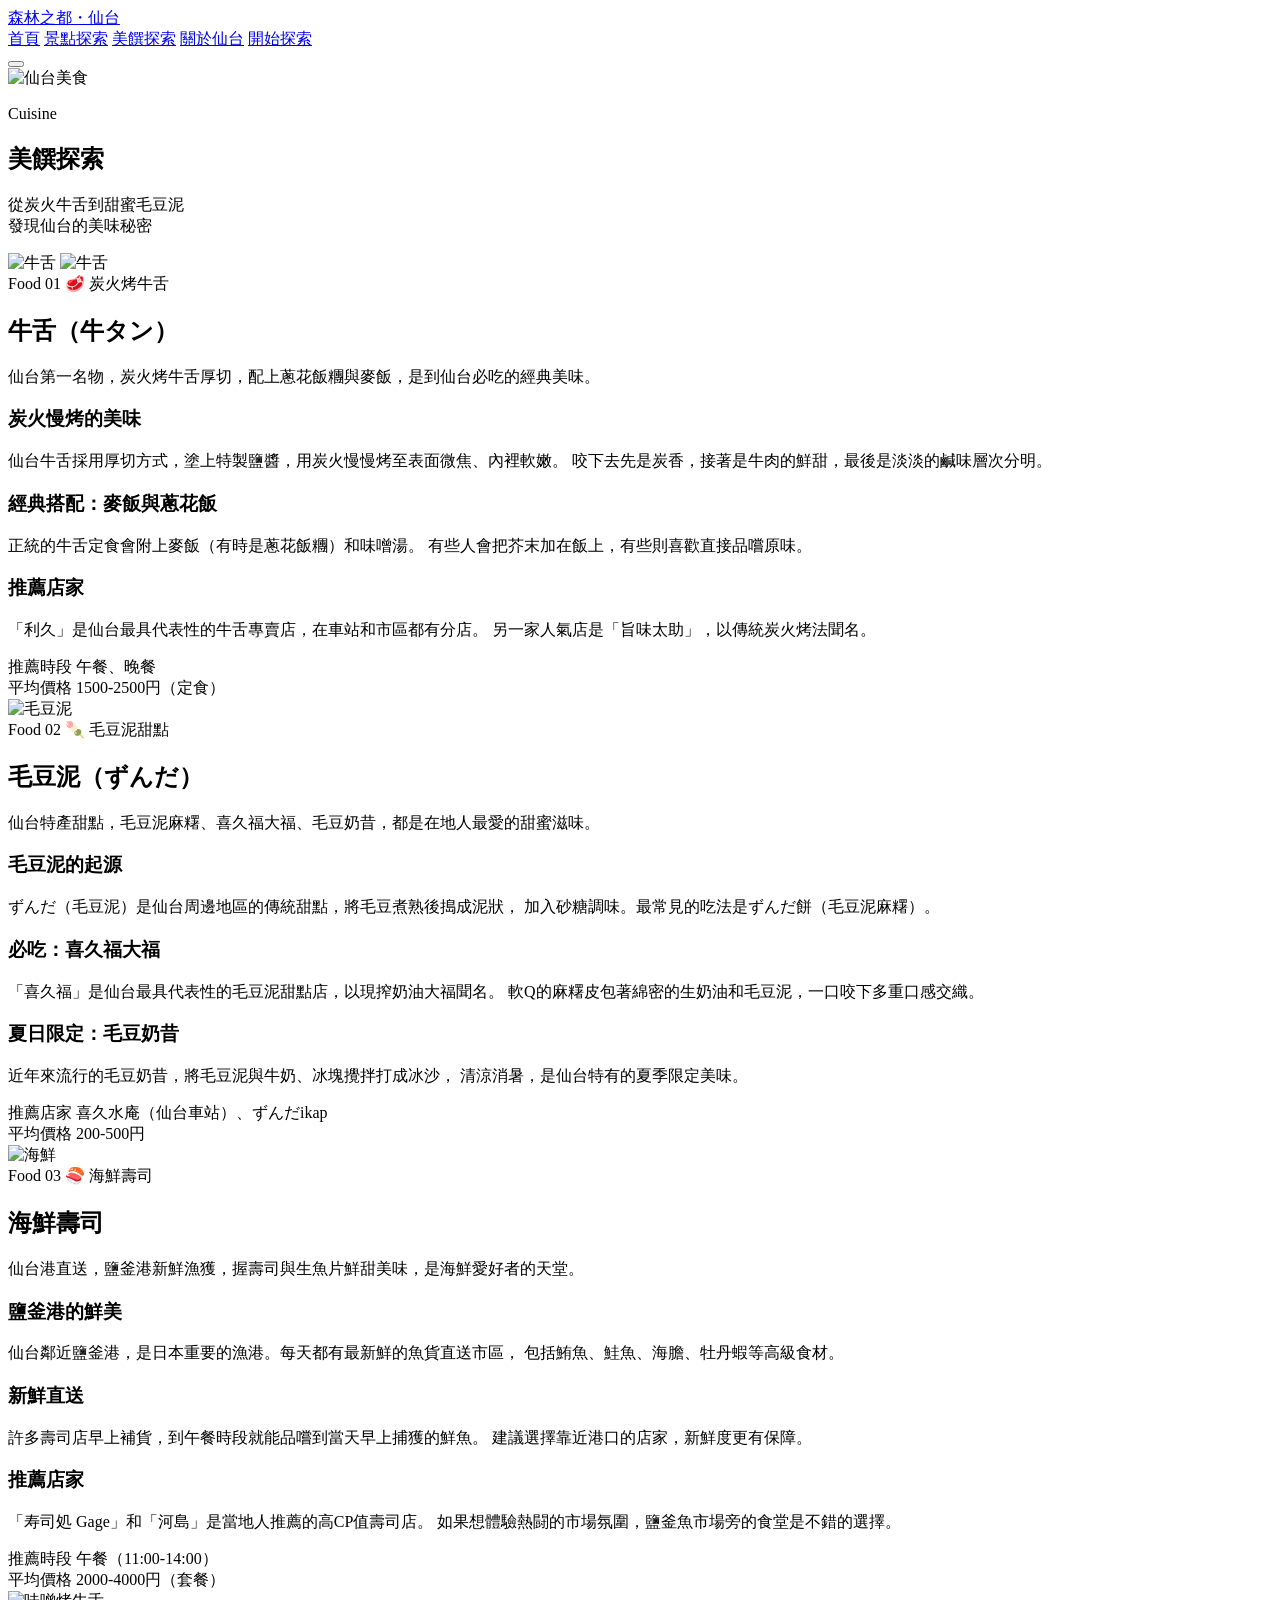
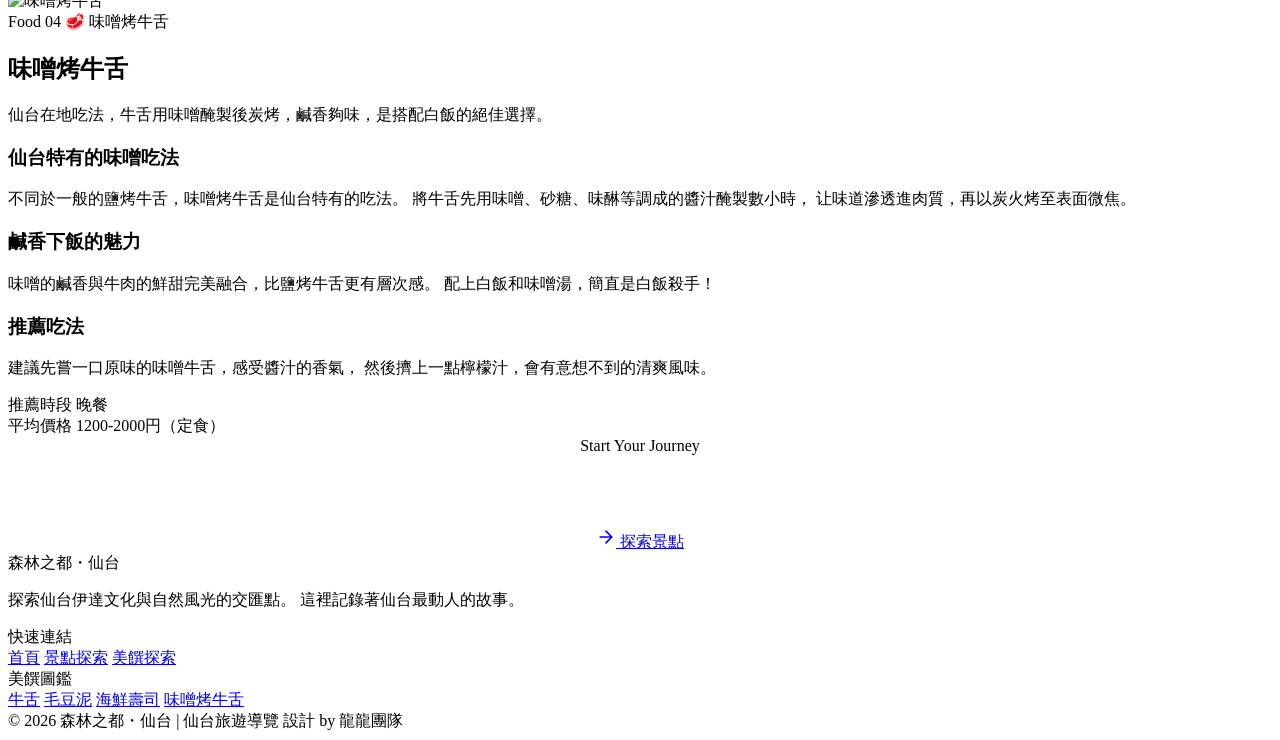
==== food.html @ 4a18eeb3 "Add food.html" ====
<!DOCTYPE html>
<html lang="zh-TW">
<head>
  <meta charset="UTF-8">
  <meta name="viewport" content="width=device-width, initial-scale=1.0">
  <title>美饌探索 | 森林之都・仙台</title>
  <meta name="description" content="探索仙台四大美食：牛舌、毛豆泥、海鮮、味噌烤牛舌的詳細介紹。">
  <meta name="theme-color" content="#2D5A3D">

  <!-- Favicon -->
  <link rel="icon" type="image/svg+xml" href="data:image/svg+xml,<svg xmlns='http://www.w3.org/2000/svg' viewBox='0 0 100 100'><rect width='100' height='100' rx='16' fill='%232D5A3D'/><text y='.9em' font-size='80' x='50%' text-anchor='middle'>仙</text></svg>">

  <!-- Google Fonts -->
  <link rel="preconnect" href="https://fonts.googleapis.com">
  <link rel="preconnect" href="https://fonts.gstatic.com" crossorigin>
  <link href="https://fonts.googleapis.com/css2?family=Noto+Serif+JP:wght@400;600;700;900&family=Noto+Sans+JP:wght@300;400;500;700&display=swap" rel="stylesheet">

  <!-- Stylesheet -->
  <link rel="stylesheet" href="css/style.css">
</head>
<body>

  <!-- ===================== HEADER ===================== -->
  <header class="header" id="header">
    <div class="container">
      <div class="header__inner">
        <a href="index.html" class="header__logo">
          <span class="header__logo-dot"></span>
          森林之都・仙台
        </a>

        <nav class="header__nav" id="headerNav">
          <a href="index.html" class="nav-link">首頁</a>
          <a href="spots.html" class="nav-link">景點探索</a>
          <a href="food.html" class="nav-link active">美饌探索</a>
          <a href="index.html#about-section" class="nav-link">關於仙台</a>
          <a href="spots.html" class="nav-cta">開始探索</a>
        </nav>

        <button class="nav-toggle" id="navToggle" aria-label="開啟選單">
          <span></span>
          <span></span>
          <span></span>
        </button>
      </div>
    </div>
  </header>

  <!-- ===================== PAGE HERO ===================== -->
  <section class="hero hero--small" id="hero">
    <div class="hero__bg">
      <img src="https://images.unsplash.com/photo-1569718212165-3a8278d5f624?w=1920&q=80"
           alt="仙台美食"
           loading="eager">
    </div>
    <div class="hero__overlay"></div>

    <div class="hero__content">
      <p class="hero__eyebrow">Cuisine</p>
      <h1 class="hero__title">美饌探索</h1>
      <p class="hero__subtitle">
        從炭火牛舌到甜蜜毛豆泥<br>
        發現仙台的美味秘密
      </p>
    </div>
  </section>

  <!-- ===================== FOOD 01: 牛舌 ===================== -->
  <section class="section" id="gyutan">
    <div class="container">
      <div class="spot-detail">
        <div class="spot-detail__image">
          <img src="images/foods/food_01_1.jpg" alt="牛舌">
          <img src="images/foods/food_01_2.jpg" alt="牛舌">
        </div>
        <div class="spot-detail__content">
          <div class="spot-detail__header">
            <span class="spot-detail__number">Food 01</span>
            <span class="spot-detail__tag">🥩 炭火烤牛舌</span>
          </div>
          <h2 class="spot-detail__title">牛舌（牛タン）</h2>
          <p class="spot-detail__summary">
            仙台第一名物，炭火烤牛舌厚切，配上蔥花飯糰與麥飯，是到仙台必吃的經典美味。
          </p>
          <div class="spot-detail__divider"></div>
          <h3>炭火慢烤的美味</h3>
          <p class="spot-detail__desc">
            仙台牛舌採用厚切方式，塗上特製鹽醬，用炭火慢慢烤至表面微焦、內裡軟嫩。
            咬下去先是炭香，接著是牛肉的鮮甜，最後是淡淡的鹹味層次分明。
          </p>
          <h3>經典搭配：麥飯與蔥花飯</h3>
          <p class="spot-detail__desc">
            正統的牛舌定食會附上麥飯（有時是蔥花飯糰）和味噌湯。
            有些人會把芥末加在飯上，有些則喜歡直接品嚐原味。
          </p>
          <h3>推薦店家</h3>
          <p class="spot-detail__desc">
            「利久」是仙台最具代表性的牛舌專賣店，在車站和市區都有分店。
            另一家人氣店是「旨味太助」，以傳統炭火烤法聞名。
          </p>
          <div class="spot-detail__info">
            <div class="spot-detail__info-item">
              <span class="label">推薦時段</span>
              <span class="value">午餐、晚餐</span>
            </div>
            <div class="spot-detail__info-item">
              <span class="label">平均價格</span>
              <span class="value">1500-2500円（定食）</span>
            </div>
          </div>
        </div>
      </div>
    </div>
  </section>

  <!-- ===================== FOOD 02: 毛豆泥 ===================== -->
  <section class="section section--cream" id="zunda">
    <div class="container">
      <div class="spot-detail spot-detail--reverse">
        <div class="spot-detail__image">
          <img src="images/foods/food_02_1.jpg" alt="毛豆泥">
        </div>
        <div class="spot-detail__content">
          <div class="spot-detail__header">
            <span class="spot-detail__number">Food 02</span>
            <span class="spot-detail__tag">🍡 毛豆泥甜點</span>
          </div>
          <h2 class="spot-detail__title">毛豆泥（ずんだ）</h2>
          <p class="spot-detail__summary">
            仙台特產甜點，毛豆泥麻糬、喜久福大福、毛豆奶昔，都是在地人最愛的甜蜜滋味。
          </p>
          <div class="spot-detail__divider"></div>
          <h3>毛豆泥的起源</h3>
          <p class="spot-detail__desc">
            ずんだ（毛豆泥）是仙台周邊地區的傳統甜點，將毛豆煮熟後搗成泥狀，
            加入砂糖調味。最常見的吃法是ずんだ餅（毛豆泥麻糬）。
          </p>
          <h3>必吃：喜久福大福</h3>
          <p class="spot-detail__desc">
            「喜久福」是仙台最具代表性的毛豆泥甜點店，以現搾奶油大福聞名。
            軟Q的麻糬皮包著綿密的生奶油和毛豆泥，一口咬下多重口感交織。
          </p>
          <h3>夏日限定：毛豆奶昔</h3>
          <p class="spot-detail__desc">
            近年來流行的毛豆奶昔，將毛豆泥與牛奶、冰塊攪拌打成冰沙，
            清涼消暑，是仙台特有的夏季限定美味。
          </p>
          <div class="spot-detail__info">
            <div class="spot-detail__info-item">
              <span class="label">推薦店家</span>
              <span class="value">喜久水庵（仙台車站）、ずんだikap</span>
            </div>
            <div class="spot-detail__info-item">
              <span class="label">平均價格</span>
              <span class="value">200-500円</span>
            </div>
          </div>
        </div>
      </div>
    </div>
  </section>

  <!-- ===================== FOOD 03: 海鮮 ===================== -->
  <section class="section" id="seafood">
    <div class="container">
      <div class="spot-detail">
        <div class="spot-detail__image">
          <img src="images/foods/food_03_1.jpg" alt="海鮮">
        </div>
        <div class="spot-detail__content">
          <div class="spot-detail__header">
            <span class="spot-detail__number">Food 03</span>
            <span class="spot-detail__tag">🍣 海鮮壽司</span>
          </div>
          <h2 class="spot-detail__title">海鮮壽司</h2>
          <p class="spot-detail__summary">
            仙台港直送，鹽釜港新鮮漁獲，握壽司與生魚片鮮甜美味，是海鮮愛好者的天堂。
          </p>
          <div class="spot-detail__divider"></div>
          <h3>鹽釜港的鮮美</h3>
          <p class="spot-detail__desc">
            仙台鄰近鹽釜港，是日本重要的漁港。每天都有最新鮮的魚貨直送市區，
            包括鮪魚、鮭魚、海膽、牡丹蝦等高級食材。
          </p>
          <h3>新鮮直送</h3>
          <p class="spot-detail__desc">
            許多壽司店早上補貨，到午餐時段就能品嚐到當天早上捕獲的鮮魚。
            建議選擇靠近港口的店家，新鮮度更有保障。
          </p>
          <h3>推薦店家</h3>
          <p class="spot-detail__desc">
            「寿司処 Gage」和「河島」是當地人推薦的高CP值壽司店。
            如果想體驗熱闘的市場氛圍，鹽釜魚市場旁的食堂是不錯的選擇。
          </p>
          <div class="spot-detail__info">
            <div class="spot-detail__info-item">
              <span class="label">推薦時段</span>
              <span class="value">午餐（11:00-14:00）</span>
            </div>
            <div class="spot-detail__info-item">
              <span class="label">平均價格</span>
              <span class="value">2000-4000円（套餐）</span>
            </div>
          </div>
        </div>
      </div>
    </div>
  </section>

  <!-- ===================== FOOD 04: 味噌烤牛舌 ===================== -->
  <section class="section section--cream" id="misogyutan">
    <div class="container">
      <div class="spot-detail spot-detail--reverse">
        <div class="spot-detail__image">
          <img src="images/foods/food_04_1.jpg" alt="味噌烤牛舌">
        </div>
        <div class="spot-detail__content">
          <div class="spot-detail__header">
            <span class="spot-detail__number">Food 04</span>
            <span class="spot-detail__tag">🥩 味噌烤牛舌</span>
          </div>
          <h2 class="spot-detail__title">味噌烤牛舌</h2>
          <p class="spot-detail__summary">
            仙台在地吃法，牛舌用味噌醃製後炭烤，鹹香夠味，是搭配白飯的絕佳選擇。
          </p>
          <div class="spot-detail__divider"></div>
          <h3>仙台特有的味噌吃法</h3>
          <p class="spot-detail__desc">
            不同於一般的鹽烤牛舌，味噌烤牛舌是仙台特有的吃法。
            將牛舌先用味噌、砂糖、味醂等調成的醬汁醃製數小時，
            让味道滲透進肉質，再以炭火烤至表面微焦。
          </p>
          <h3>鹹香下飯的魅力</h3>
          <p class="spot-detail__desc">
            味噌的鹹香與牛肉的鮮甜完美融合，比鹽烤牛舌更有層次感。
            配上白飯和味噌湯，簡直是白飯殺手！
          </p>
          <h3>推薦吃法</h3>
          <p class="spot-detail__desc">
            建議先嘗一口原味的味噌牛舌，感受醬汁的香氣，
            然後擠上一點檸檬汁，會有意想不到的清爽風味。
          </p>
          <div class="spot-detail__info">
            <div class="spot-detail__info-item">
              <span class="label">推薦時段</span>
              <span class="value">晚餐</span>
            </div>
            <div class="spot-detail__info-item">
              <span class="label">平均價格</span>
              <span class="value">1200-2000円（定食）</span>
            </div>
          </div>
        </div>
      </div>
    </div>
  </section>

  <!-- ===================== CTA SECTION ===================== -->
  <section class="section section--dark">
    <div class="container--narrow" style="text-align: center;">
      <div class="fade-in">
        <span class="section__tag">Start Your Journey</span>
        <h2 class="section__title" style="color: #fff; margin-top: 16px; margin-bottom: 20px;">
          準備好展開仙台美食之旅了嗎？
        </h2>
        <div class="divider" style="margin-bottom: 24px;"></div>
        <a href="spots.html" class="btn btn--primary" style="font-size: 1rem; padding: 16px 40px;">
          <svg viewBox="0 0 24 24" fill="none" stroke="currentColor" stroke-width="2" stroke-linecap="round" stroke-linejoin="round" style="width:20px;height:20px;">
            <path d="M5 12h14M12 5l7 7-7 7"/>
          </svg>
          探索景點
        </a>
      </div>
    </div>
  </section>

  <!-- ===================== FOOTER ===================== -->
  <footer class="footer">
    <div class="container">
      <div class="footer__grid">
        <div>
          <div class="footer__brand-name">
            <span class="dot"></span>
            森林之都・仙台
          </div>
          <p class="footer__brand-desc">
            探索仙台伊達文化與自然風光的交匯點。
            這裡記錄著仙台最動人的故事。
          </p>
        </div>
        <div>
          <div class="footer__col-title">快速連結</div>
          <div class="footer__links">
            <a href="index.html">首頁</a>
            <a href="spots.html">景點探索</a>
            <a href="food.html">美饌探索</a>
          </div>
        </div>
        <div>
          <div class="footer__col-title">美饌圖鑑</div>
          <div class="footer__links">
            <a href="food.html#gyutan">牛舌</a>
            <a href="food.html#zunda">毛豆泥</a>
            <a href="food.html#seafood">海鮮壽司</a>
            <a href="food.html#misogyutan">味噌烤牛舌</a>
          </div>
        </div>
      </div>

      <div class="footer__bottom">
        <span>© 2026 森林之都・仙台 <span class="footer__accent">|</span> 仙台旅遊導覽</span>
        <span>設計 by 龍龍團隊</span>
      </div>
    </div>
  </footer>

  <!-- Scripts -->
  <script src="js/main.js"></script>
</body>
</html>
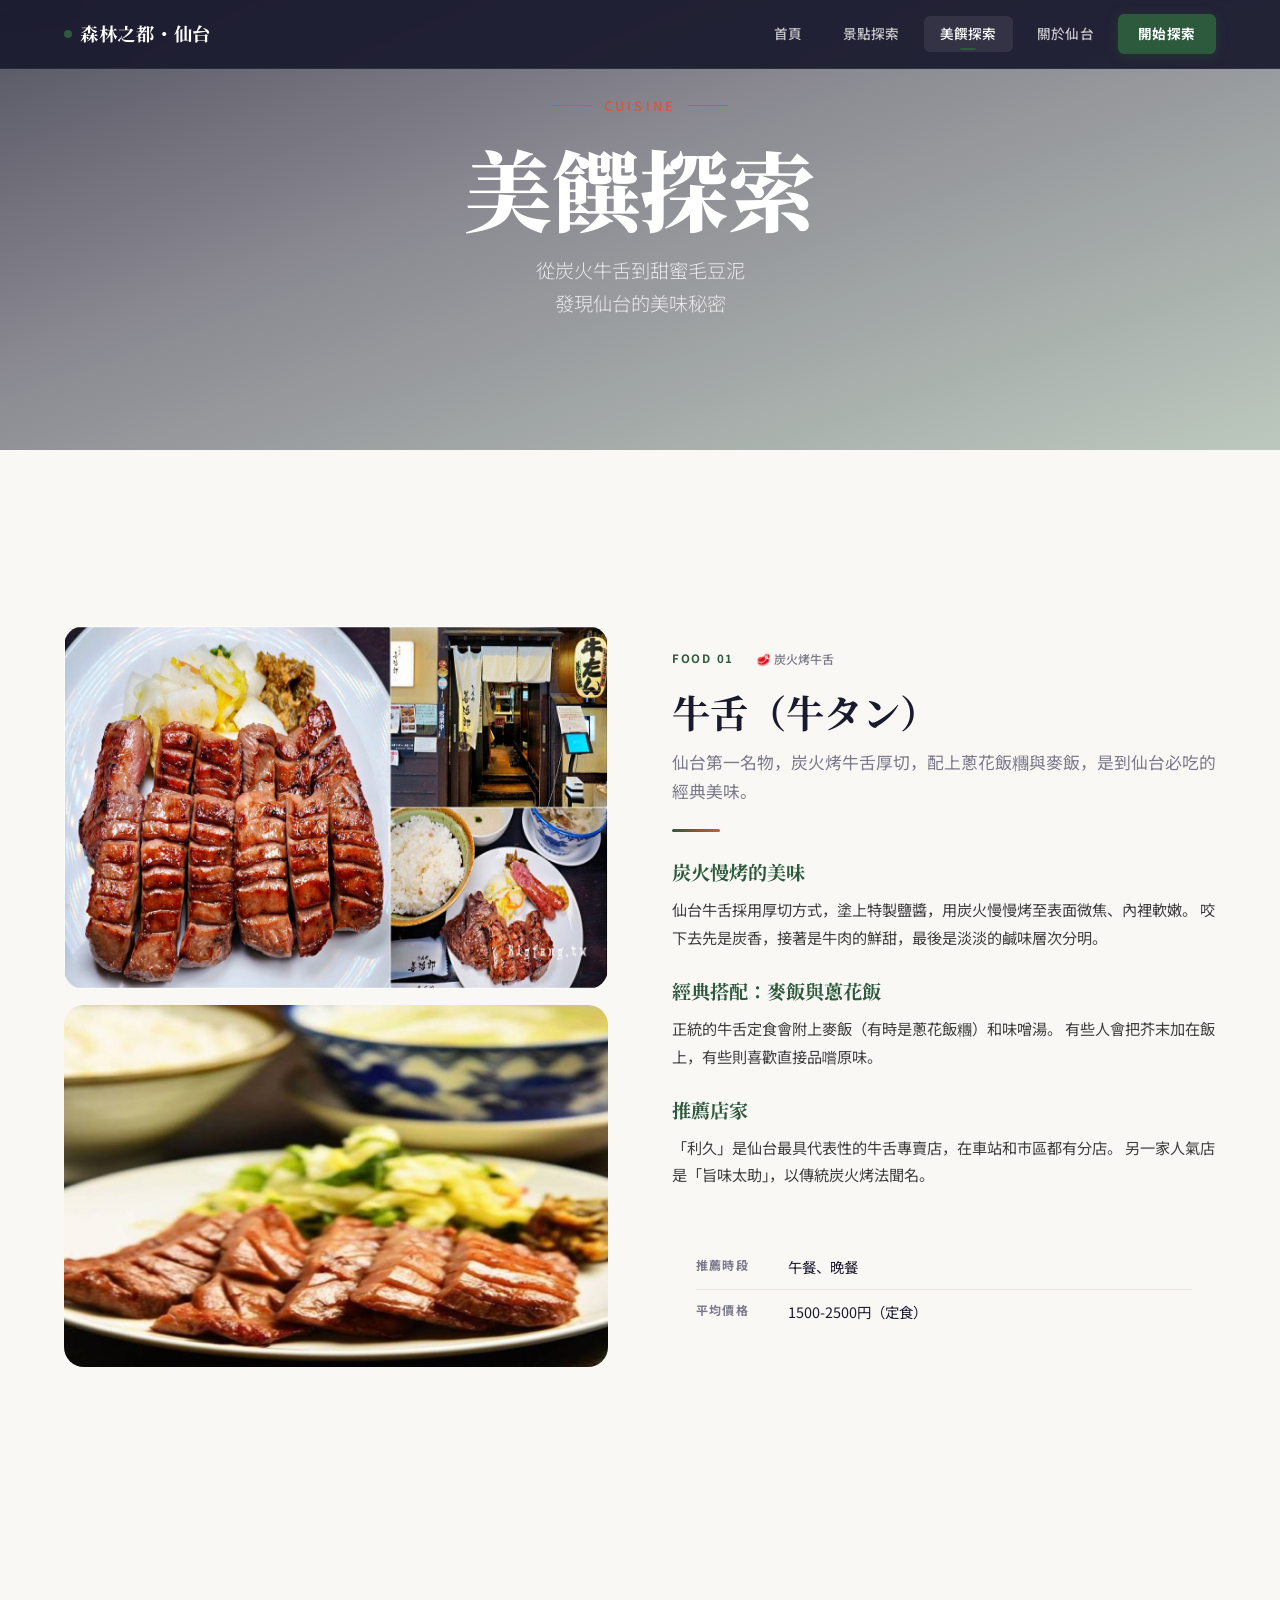
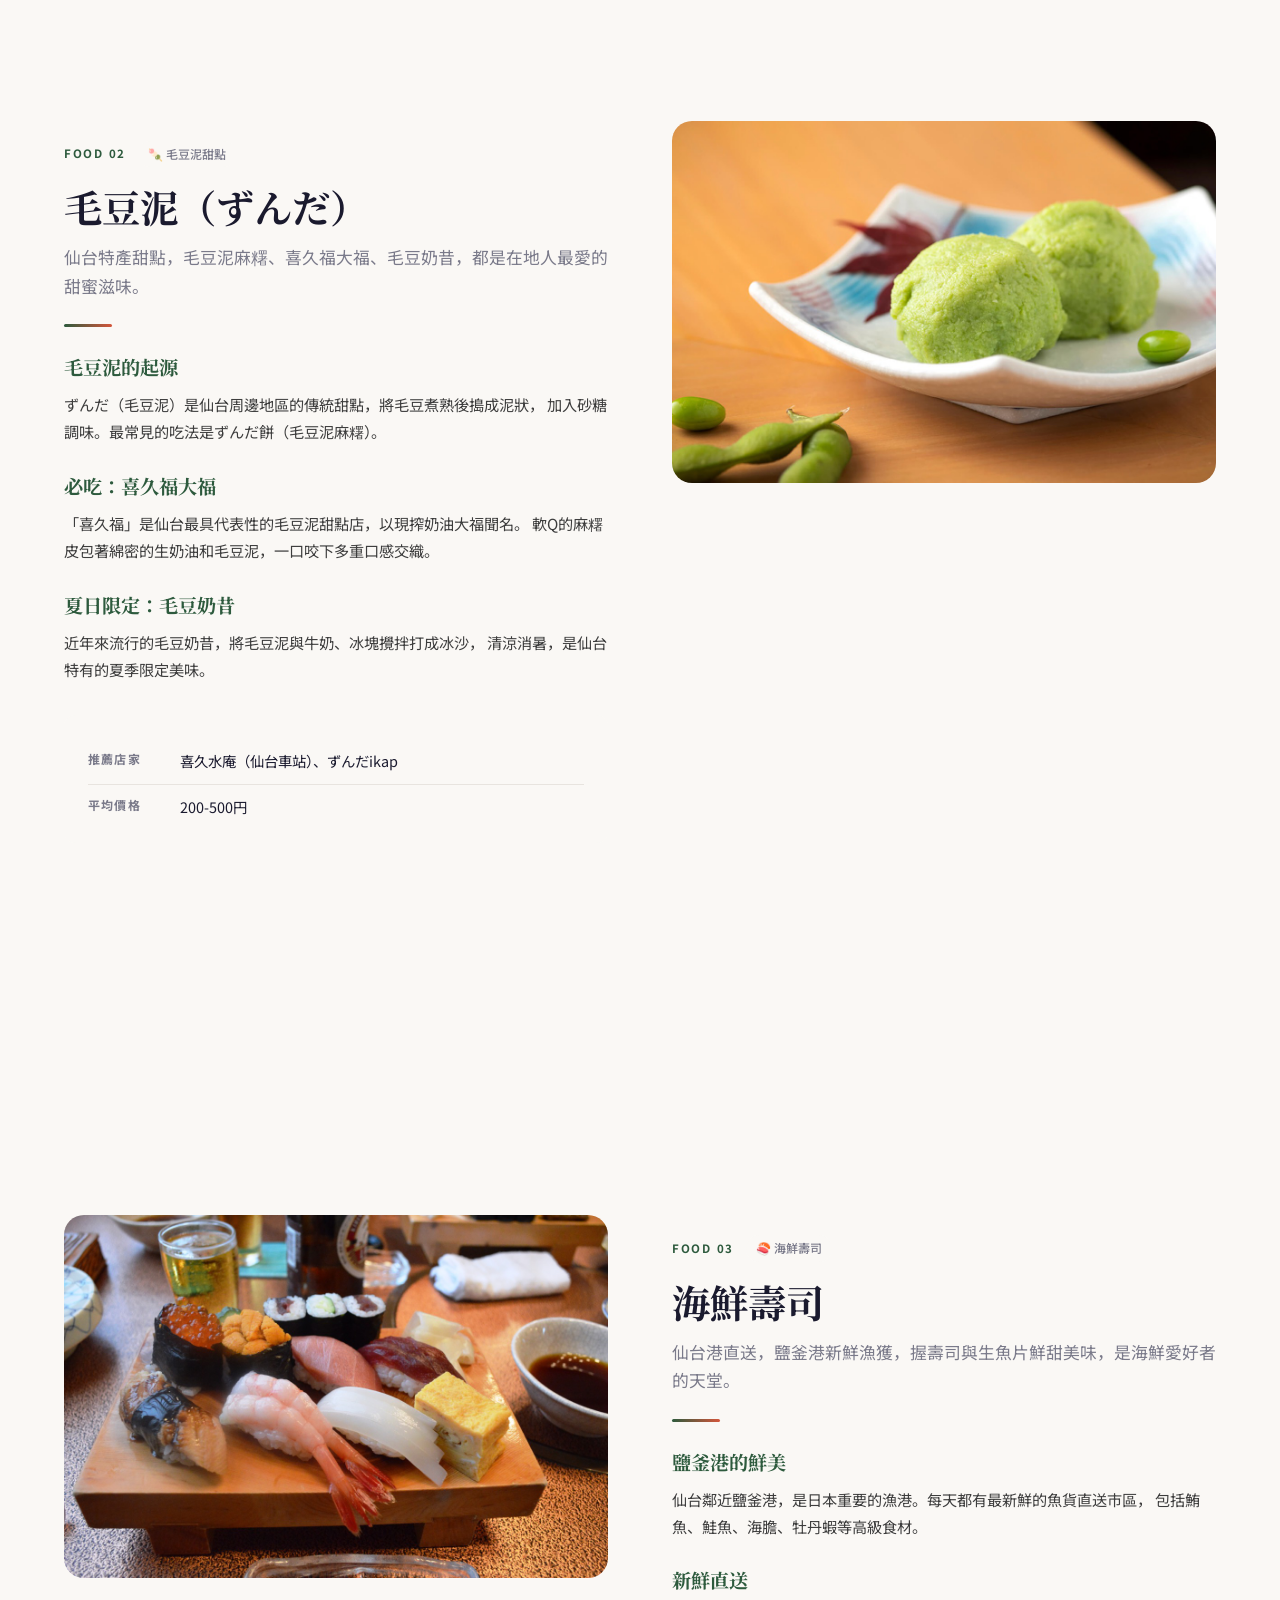
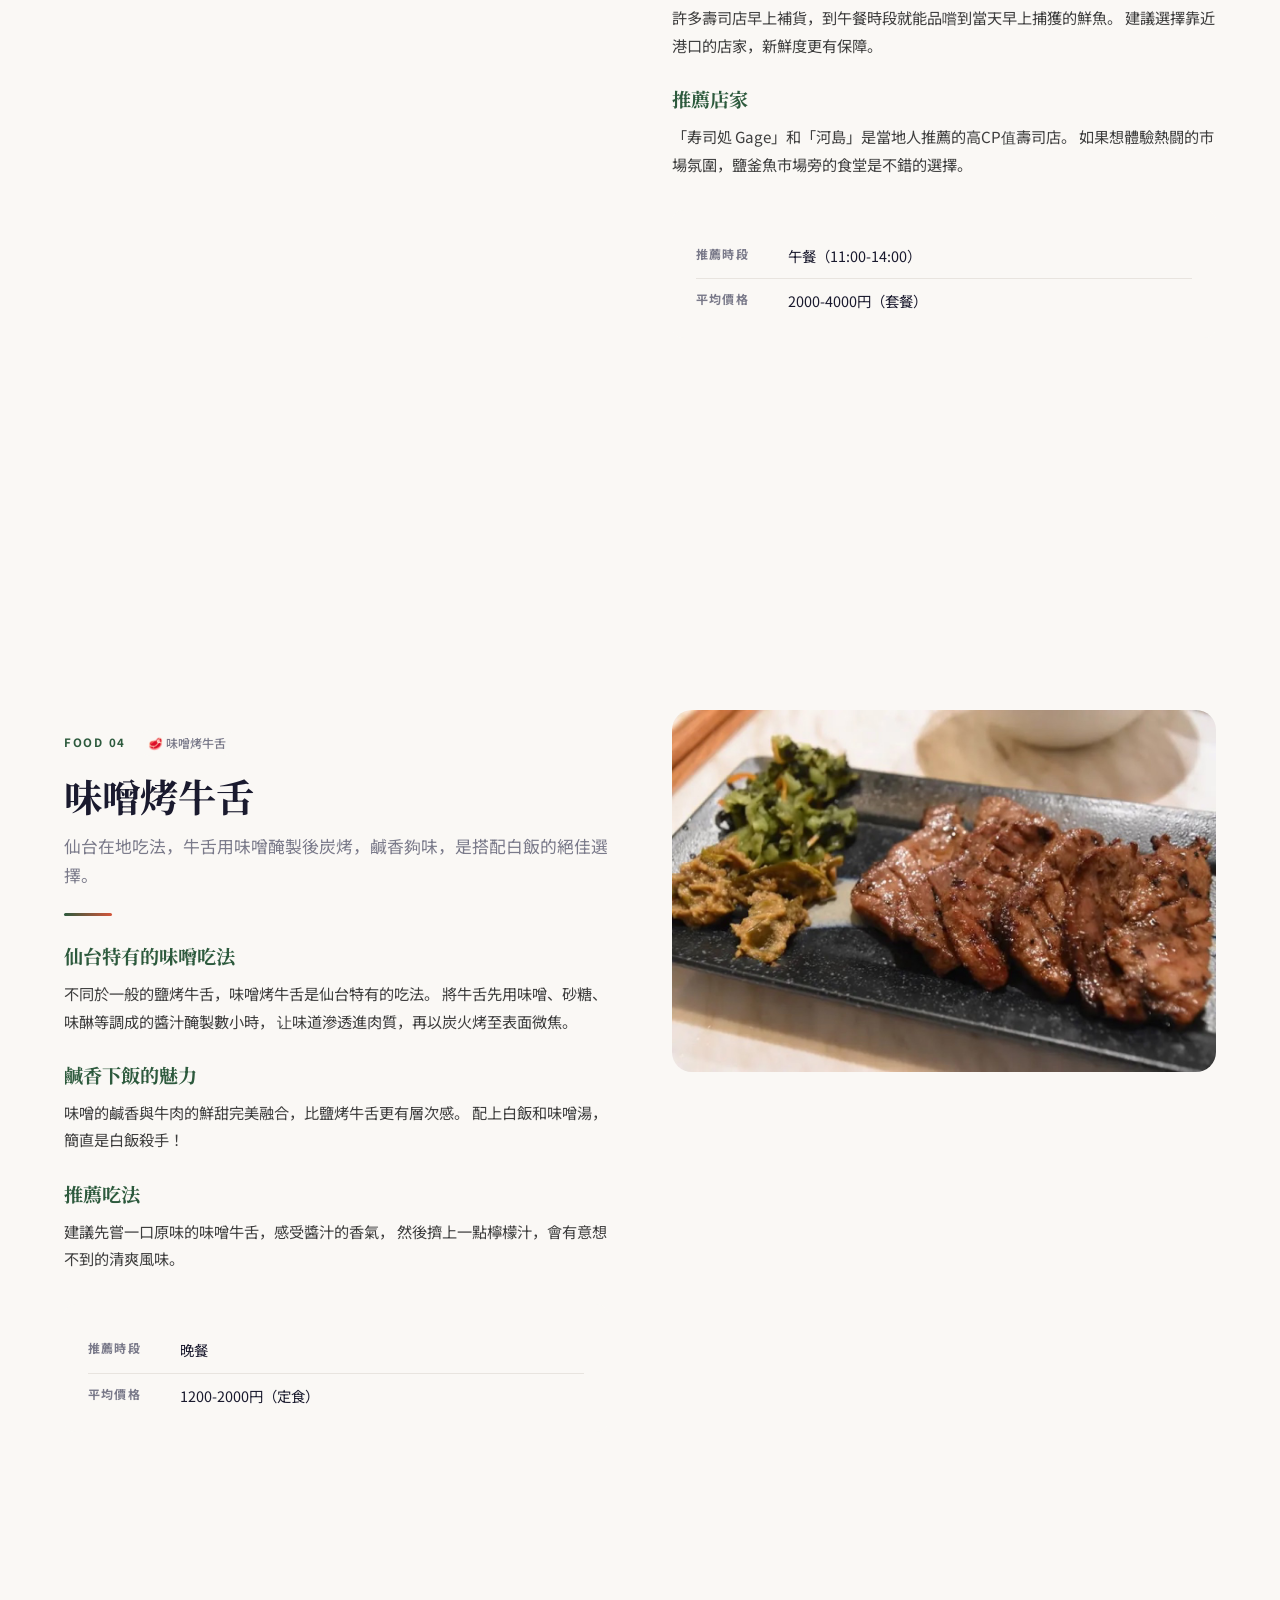
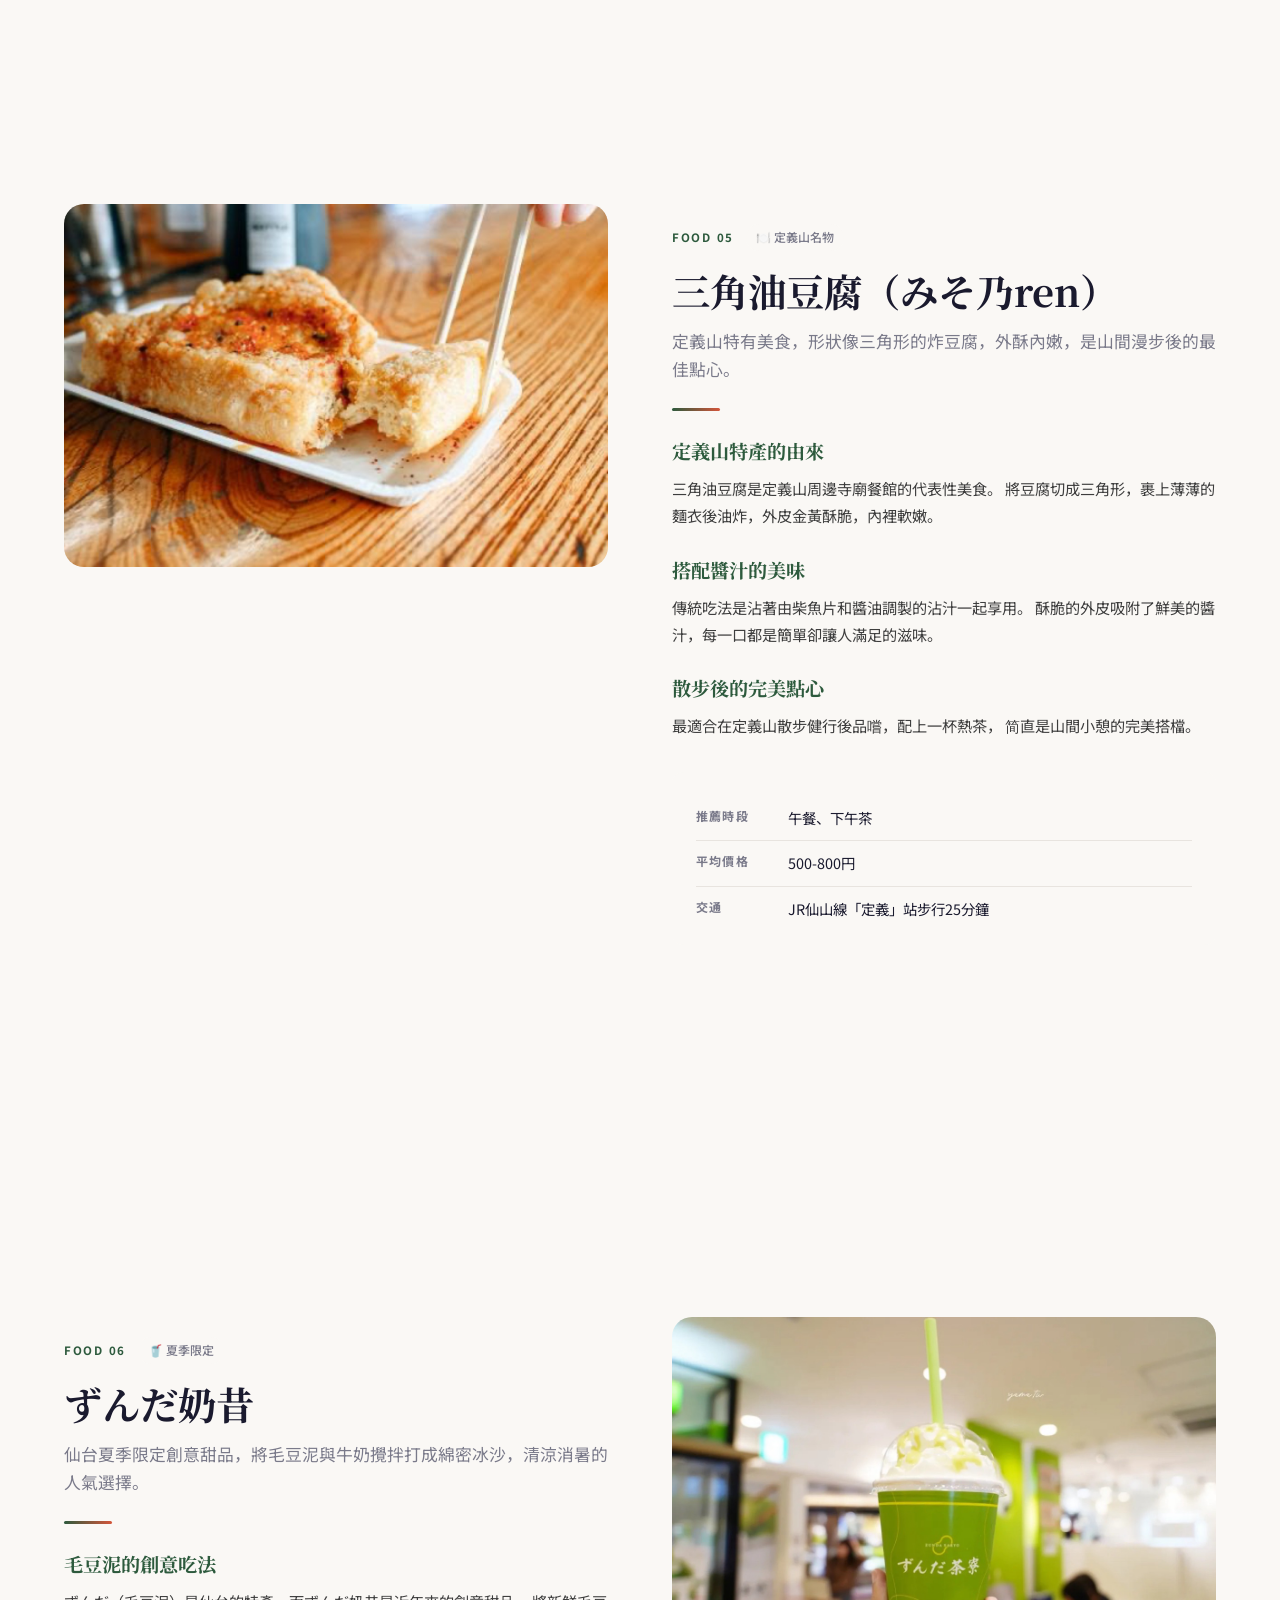
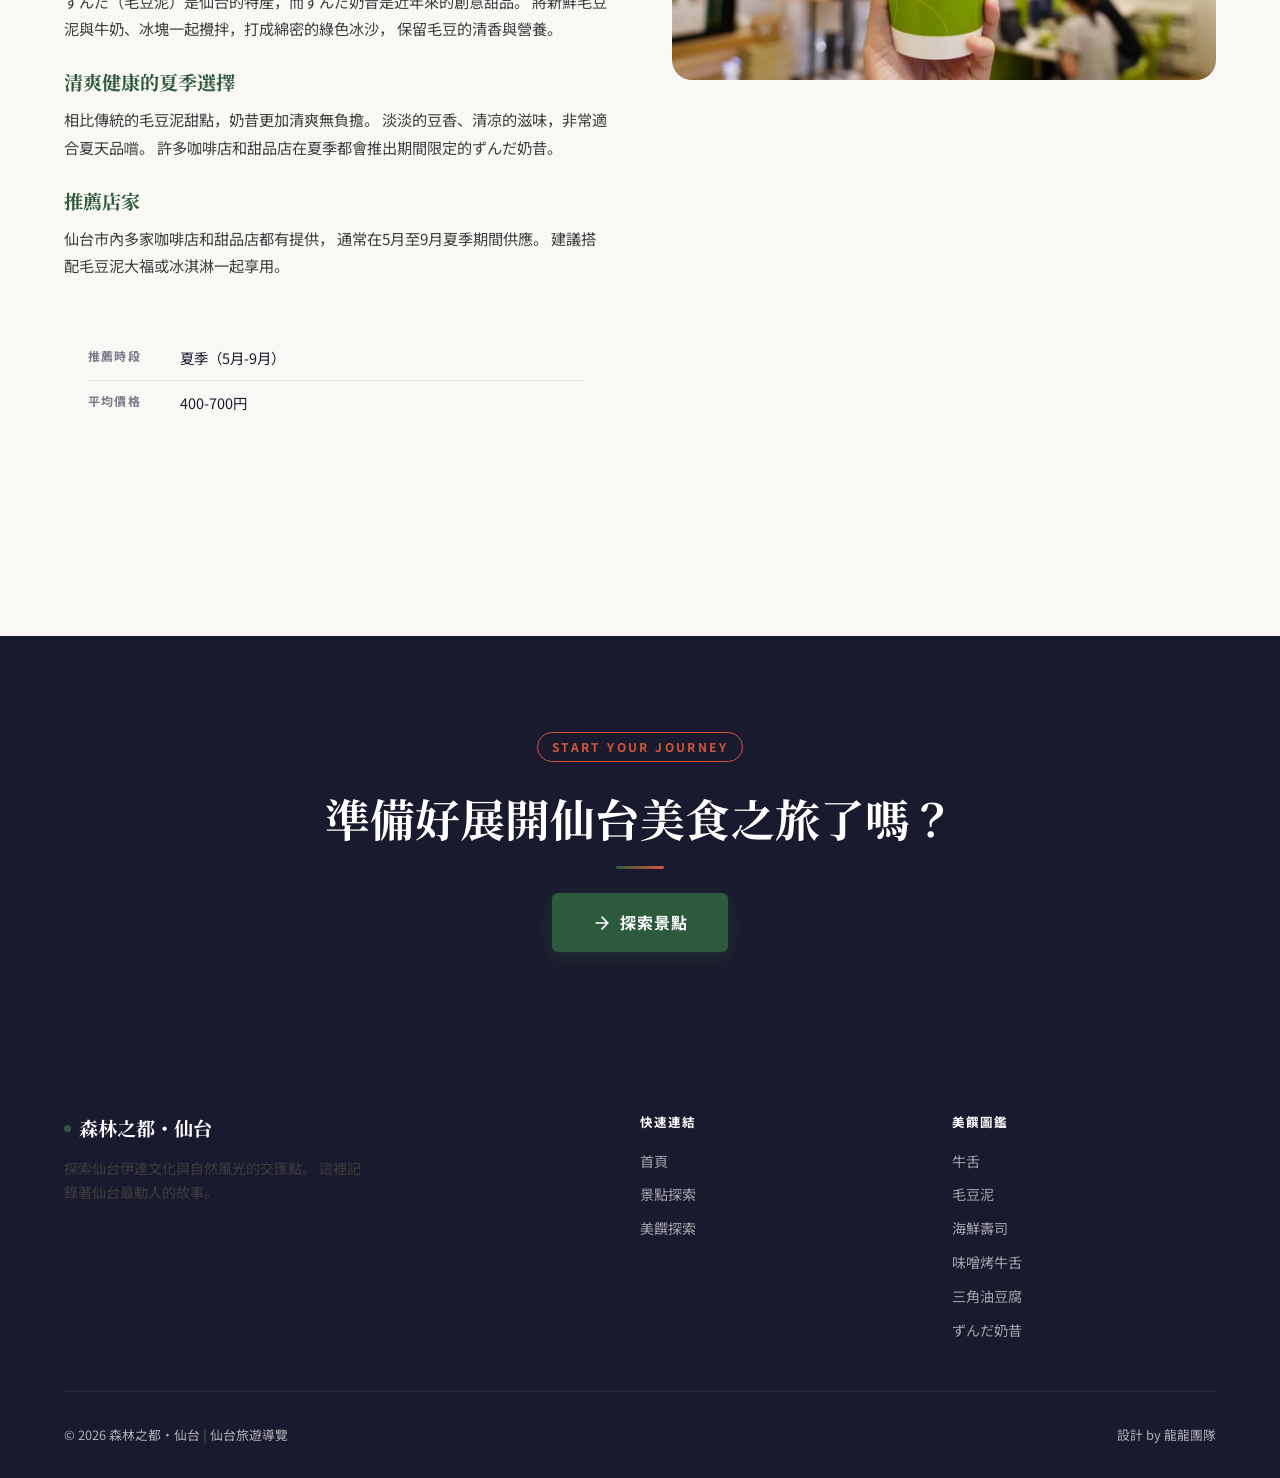
==== commit 58bce77a: "Add food_05 Misoren and food_06 Zunda Shake" ====
--- a/food.html
+++ b/food.html
@@ -248,6 +248,107 @@
             <div class="spot-detail__info-item">
               <span class="label">平均價格</span>
               <span class="value">1200-2000円（定食）</span>
+            </div>
+          </div>
+        </div>
+      </div>
+    </div>
+  </section>
+
+  <!-- ===================== FOOD 05: 三角油豆腐 ===================== -->
+  <section class="section" id="misoren">
+    <div class="container">
+      <div class="spot-detail">
+        <div class="spot-detail__image">
+          <img src="images/foods/food_05_1.jpg" alt="三角油豆腐">
+        </div>
+        <div class="spot-detail__content">
+          <div class="spot-detail__header">
+            <span class="spot-detail__number">Food 05</span>
+            <span class="spot-detail__tag">🍽️ 定義山名物</span>
+          </div>
+          <h2 class="spot-detail__title">三角油豆腐（みそ乃ren）</h2>
+          <p class="spot-detail__summary">
+            定義山特有美食，形狀像三角形的炸豆腐，外酥內嫩，是山間漫步後的最佳點心。
+          </p>
+          <div class="spot-detail__divider"></div>
+          <h3>定義山特產的由來</h3>
+          <p class="spot-detail__desc">
+            三角油豆腐是定義山周邊寺廟餐館的代表性美食。
+            將豆腐切成三角形，裹上薄薄的麵衣後油炸，外皮金黃酥脆，內裡軟嫩。
+          </p>
+          <h3>搭配醬汁的美味</h3>
+          <p class="spot-detail__desc">
+            傳統吃法是沾著由柴魚片和醬油調製的沾汁一起享用。
+            酥脆的外皮吸附了鮮美的醬汁，每一口都是簡單卻讓人滿足的滋味。
+          </p>
+          <h3>散步後的完美點心</h3>
+          <p class="spot-detail__desc">
+            最適合在定義山散步健行後品嚐，配上一杯熱茶，
+            简直是山間小憩的完美搭檔。
+          </p>
+          <div class="spot-detail__info">
+            <div class="spot-detail__info-item">
+              <span class="label">推薦時段</span>
+              <span class="value">午餐、下午茶</span>
+            </div>
+            <div class="spot-detail__info-item">
+              <span class="label">平均價格</span>
+              <span class="value">500-800円</span>
+            </div>
+            <div class="spot-detail__info-item">
+              <span class="label">交通</span>
+              <span class="value">JR仙山線「定義」站步行25分鐘</span>
+            </div>
+          </div>
+        </div>
+      </div>
+    </div>
+  </section>
+
+  <!-- ===================== FOOD 06: ずんだ奶昔 ===================== -->
+  <section class="section section--cream" id="zundashake">
+    <div class="container">
+      <div class="spot-detail spot-detail--reverse">
+        <div class="spot-detail__image">
+          <img src="images/foods/food_06_1.jpg" alt="ずんだ奶昔">
+        </div>
+        <div class="spot-detail__content">
+          <div class="spot-detail__header">
+            <span class="spot-detail__number">Food 06</span>
+            <span class="spot-detail__tag">🥤 夏季限定</span>
+          </div>
+          <h2 class="spot-detail__title">ずんだ奶昔</h2>
+          <p class="spot-detail__summary">
+            仙台夏季限定創意甜品，將毛豆泥與牛奶攪拌打成綿密冰沙，清涼消暑的人氣選擇。
+          </p>
+          <div class="spot-detail__divider"></div>
+          <h3>毛豆泥的創意吃法</h3>
+          <p class="spot-detail__desc">
+            ずんだ（毛豆泥）是仙台的特產，而ずんだ奶昔是近年來的創意甜品。
+            將新鮮毛豆泥與牛奶、冰塊一起攪拌，打成綿密的綠色冰沙，
+            保留毛豆的清香與營養。
+          </p>
+          <h3>清爽健康的夏季選擇</h3>
+          <p class="spot-detail__desc">
+            相比傳統的毛豆泥甜點，奶昔更加清爽無負擔。
+            淡淡的豆香、清凉的滋味，非常適合夏天品嚐。
+            許多咖啡店和甜品店在夏季都會推出期間限定的ずんだ奶昔。
+          </p>
+          <h3>推薦店家</h3>
+          <p class="spot-detail__desc">
+            仙台市內多家咖啡店和甜品店都有提供，
+            通常在5月至9月夏季期間供應。
+            建議搭配毛豆泥大福或冰淇淋一起享用。
+          </p>
+          <div class="spot-detail__info">
+            <div class="spot-detail__info-item">
+              <span class="label">推薦時段</span>
+              <span class="value">夏季（5月-9月）</span>
+            </div>
+            <div class="spot-detail__info-item">
+              <span class="label">平均價格</span>
+              <span class="value">400-700円</span>
             </div>
           </div>
         </div>
@@ -303,6 +404,8 @@
             <a href="food.html#zunda">毛豆泥</a>
             <a href="food.html#seafood">海鮮壽司</a>
             <a href="food.html#misogyutan">味噌烤牛舌</a>
+            <a href="food.html#misoren">三角油豆腐</a>
+            <a href="food.html#zundashake">ずんだ奶昔</a>
           </div>
         </div>
       </div>
--- a/css/style.css
+++ b/css/style.css
@@ -0,0 +1,979 @@
+/* =========================================
+   SENDAI TRIP - CSS STYLESHEET
+   森林之都・仙台
+   ========================================= */
+
+/* ---------- Google Fonts Import ---------- */
+@import url('https://fonts.googleapis.com/css2?family=Noto+Serif+JP:wght@400;600;700;900&family=Noto+Sans+JP:wght@300;400;500;700&display=swap');
+
+/* ---------- CSS Variables ---------- */
+:root {
+  --primary: #2D5A3D;
+  --primary-dark: #1E4029;
+  --primary-light: #3D7A52;
+  --secondary: #1A1A2E;
+  --secondary-light: #2D2D4A;
+  --accent: #D4563B;
+  --accent-light: #E8765F;
+  --bg-white: #FFFFFF;
+  --bg-cream: #FAF8F5;
+  --bg-warm: #F7F3EE;
+  --text-dark: #1A1A2E;
+  --text-body: #3D3D3D;
+  --text-muted: #7A7A8A;
+  --text-light: #FFFFFF;
+  --border: #E8E4DF;
+  --shadow-sm: 0 2px 8px rgba(26, 26, 46, 0.08);
+  --shadow-md: 0 4px 20px rgba(26, 26, 46, 0.12);
+  --shadow-lg: 0 8px 40px rgba(26, 26, 46, 0.18);
+  --shadow-xl: 0 16px 60px rgba(26, 26, 46, 0.22);
+  --radius-sm: 6px;
+  --radius-md: 12px;
+  --radius-lg: 20px;
+  --radius-xl: 32px;
+  --transition: 0.35s cubic-bezier(0.25, 0.46, 0.45, 0.94);
+  --transition-fast: 0.2s ease;
+  --font-serif: 'Noto Serif JP', 'Hiragino Mincho Pro', serif;
+  --font-sans: 'Noto Sans JP', 'Hiragino Kaku Gothic ProN', sans-serif;
+}
+
+/* ---------- Reset & Base ---------- */
+*, *::before, *::after {
+  margin: 0;
+  padding: 0;
+  box-sizing: border-box;
+}
+
+html {
+  scroll-behavior: smooth;
+  font-size: 16px;
+  -webkit-text-size-adjust: 100%;
+}
+
+body {
+  font-family: var(--font-sans);
+  color: var(--text-body);
+  background-color: var(--bg-cream);
+  line-height: 1.7;
+  overflow-x: hidden;
+}
+
+a {
+  text-decoration: none;
+  color: inherit;
+  transition: var(--transition);
+}
+
+img {
+  max-width: 100%;
+  height: auto;
+  display: block;
+}
+
+ul {
+  list-style: none;
+}
+
+/* ---------- Typography ---------- */
+h1, h2, h3, h4 {
+  font-family: var(--font-serif);
+  font-weight: 700;
+  line-height: 1.25;
+  color: var(--text-dark);
+}
+
+h1 { font-size: clamp(2.2rem, 5vw, 4rem); }
+h2 { font-size: clamp(1.8rem, 4vw, 2.8rem); }
+h3 { font-size: clamp(1.3rem, 2.5vw, 1.8rem); }
+h4 { font-size: clamp(1.1rem, 2vw, 1.3rem); }
+
+p {
+  line-height: 1.8;
+  color: var(--text-body);
+}
+
+/* ---------- Container ---------- */
+.container {
+  max-width: 1200px;
+  margin: 0 auto;
+  padding: 0 24px;
+}
+
+.container--narrow {
+  max-width: 860px;
+  margin: 0 auto;
+  padding: 0 24px;
+}
+
+/* ---------- Header / Navigation ---------- */
+.header {
+  position: fixed;
+  top: 0;
+  left: 0;
+  right: 0;
+  z-index: 1000;
+  background: rgba(26, 26, 46, 0.92);
+  backdrop-filter: blur(16px);
+  -webkit-backdrop-filter: blur(16px);
+  border-bottom: 1px solid rgba(255, 255, 255, 0.06);
+  transition: var(--transition);
+}
+
+.header.scrolled {
+  background: rgba(26, 26, 46, 0.97);
+  box-shadow: var(--shadow-md);
+}
+
+.header__inner {
+  display: flex;
+  align-items: center;
+  justify-content: space-between;
+  height: 68px;
+}
+
+.header__logo {
+  font-family: var(--font-serif);
+  font-size: 1.15rem;
+  font-weight: 700;
+  color: var(--text-light);
+  letter-spacing: 0.04em;
+  display: flex;
+  align-items: center;
+  gap: 8px;
+}
+
+.header__logo-dot {
+  width: 8px;
+  height: 8px;
+  background: var(--primary);
+  border-radius: 50%;
+  display: inline-block;
+}
+
+.header__nav {
+  display: flex;
+  align-items: center;
+  gap: 8px;
+}
+
+.nav-link {
+  font-family: var(--font-sans);
+  font-size: 0.85rem;
+  font-weight: 500;
+  color: rgba(255, 255, 255, 0.75);
+  padding: 6px 16px;
+  border-radius: var(--radius-sm);
+  letter-spacing: 0.02em;
+  transition: var(--transition-fast);
+  position: relative;
+}
+
+.nav-link:hover,
+.nav-link.active {
+  color: var(--text-light);
+  background: rgba(255, 255, 255, 0.08);
+}
+
+.nav-link.active::after {
+  content: '';
+  position: absolute;
+  bottom: 2px;
+  left: 50%;
+  transform: translateX(-50%);
+  width: 16px;
+  height: 2px;
+  background: var(--primary);
+  border-radius: 2px;
+}
+
+.nav-cta {
+  background: var(--primary);
+  color: var(--text-light);
+  font-size: 0.85rem;
+  font-weight: 700;
+  padding: 8px 20px;
+  border-radius: var(--radius-sm);
+  letter-spacing: 0.04em;
+  transition: var(--transition-fast);
+  box-shadow: 0 2px 12px rgba(45, 90, 61, 0.35);
+}
+
+.nav-cta:hover {
+  background: var(--primary-light);
+  box-shadow: 0 4px 20px rgba(45, 90, 61, 0.5);
+  transform: translateY(-1px);
+  color: var(--text-light);
+}
+
+/* Mobile Menu Toggle */
+.nav-toggle {
+  display: none;
+  flex-direction: column;
+  gap: 5px;
+  cursor: pointer;
+  padding: 8px;
+  background: none;
+  border: none;
+  z-index: 1001;
+}
+
+.nav-toggle span {
+  width: 24px;
+  height: 2px;
+  background: var(--text-light);
+  border-radius: 2px;
+  transition: var(--transition-fast);
+  display: block;
+}
+
+.nav-toggle.active span:nth-child(1) {
+  transform: translateY(7px) rotate(45deg);
+}
+.nav-toggle.active span:nth-child(2) {
+  opacity: 0;
+}
+.nav-toggle.active span:nth-child(3) {
+  transform: translateY(-7px) rotate(-45deg);
+}
+
+/* ---------- Hero Section ---------- */
+.hero {
+  position: relative;
+  height: 100vh;
+  min-height: 600px;
+  max-height: 1000px;
+  display: flex;
+  align-items: center;
+  justify-content: center;
+  overflow: hidden;
+}
+
+.hero--small {
+  height: 50vh;
+  min-height: 400px;
+}
+
+.hero__bg {
+  position: absolute;
+  inset: 0;
+  z-index: 0;
+}
+
+.hero__bg img {
+  width: 100%;
+  height: 100%;
+  object-fit: cover;
+  transform: scale(1.05);
+  transition: transform 8s ease-out;
+}
+
+.hero__bg.loaded img {
+  transform: scale(1);
+}
+
+.hero__overlay {
+  position: absolute;
+  inset: 0;
+  background: linear-gradient(
+    160deg,
+    rgba(26, 26, 46, 0.75) 0%,
+    rgba(26, 26, 46, 0.5) 40%,
+    rgba(45, 90, 61, 0.3) 100%
+  );
+  z-index: 1;
+}
+
+.hero__content {
+  position: relative;
+  z-index: 2;
+  text-align: center;
+  color: var(--text-light);
+  padding: 0 20px;
+  max-width: 860px;
+}
+
+.hero__eyebrow {
+  font-family: var(--font-sans);
+  font-size: 0.8rem;
+  font-weight: 500;
+  letter-spacing: 0.25em;
+  text-transform: uppercase;
+  color: var(--accent);
+  margin-bottom: 20px;
+  display: flex;
+  align-items: center;
+  justify-content: center;
+  gap: 12px;
+  opacity: 0;
+  animation: fadeInUp 0.8s 0.3s forwards;
+}
+
+.hero__eyebrow::before,
+.hero__eyebrow::after {
+  content: '';
+  width: 40px;
+  height: 1px;
+  background: var(--accent);
+}
+
+.hero__title {
+  font-family: var(--font-serif);
+  font-size: clamp(2.8rem, 7vw, 5.5rem);
+  font-weight: 900;
+  color: var(--text-light);
+  line-height: 1.15;
+  margin-bottom: 16px;
+  opacity: 0;
+  animation: fadeInUp 0.8s 0.5s forwards;
+}
+
+.hero__subtitle {
+  font-family: var(--font-sans);
+  font-size: clamp(1rem, 2vw, 1.2rem);
+  font-weight: 300;
+  color: rgba(255, 255, 255, 0.8);
+  line-height: 1.7;
+  max-width: 560px;
+  margin: 0 auto 36px;
+  opacity: 0;
+  animation: fadeInUp 0.8s 0.7s forwards;
+}
+
+.hero__actions {
+  display: flex;
+  gap: 16px;
+  justify-content: center;
+  flex-wrap: wrap;
+  opacity: 0;
+  animation: fadeInUp 0.8s 0.9s forwards;
+}
+
+.btn {
+  display: inline-flex;
+  align-items: center;
+  gap: 8px;
+  font-family: var(--font-sans);
+  font-size: 0.9rem;
+  font-weight: 700;
+  padding: 14px 32px;
+  border-radius: var(--radius-sm);
+  letter-spacing: 0.05em;
+  transition: var(--transition);
+  cursor: pointer;
+  border: none;
+}
+
+.btn--primary {
+  background: var(--primary);
+  color: var(--text-light);
+  box-shadow: 0 4px 20px rgba(45, 90, 61, 0.4);
+}
+
+.btn--primary:hover {
+  background: var(--primary-light);
+  box-shadow: 0 8px 32px rgba(45, 90, 61, 0.55);
+  transform: translateY(-2px);
+  color: var(--text-light);
+}
+
+.btn--outline {
+  background: transparent;
+  color: var(--text-light);
+  border: 1.5px solid rgba(255, 255, 255, 0.5);
+}
+
+.btn--outline:hover {
+  background: rgba(255, 255, 255, 0.1);
+  border-color: rgba(255, 255, 255, 0.8);
+  color: var(--text-light);
+  transform: translateY(-2px);
+}
+
+.btn svg {
+  width: 18px;
+  height: 18px;
+}
+
+/* Scroll indicator */
+.hero__scroll {
+  position: absolute;
+  bottom: 32px;
+  left: 50%;
+  transform: translateX(-50%);
+  z-index: 2;
+  display: flex;
+  flex-direction: column;
+  align-items: center;
+  gap: 8px;
+  color: rgba(255, 255, 255, 0.5);
+  font-size: 0.7rem;
+  letter-spacing: 0.2em;
+  text-transform: uppercase;
+  animation: bounce 2.5s infinite;
+}
+
+.hero__scroll-line {
+  width: 1px;
+  height: 40px;
+  background: linear-gradient(to bottom, rgba(255,255,255,0.5), transparent);
+}
+
+/* ---------- Section Common ---------- */
+.section {
+  padding: 96px 0;
+}
+
+.section--cream {
+  background: var(--bg-cream);
+}
+
+.section--dark {
+  background: var(--secondary);
+  color: var(--text-light);
+}
+
+.section--dark h2,
+.section--dark h3 {
+  color: var(--text-light);
+}
+
+.section__header {
+  text-align: center;
+  margin-bottom: 64px;
+}
+
+.section__tag {
+  display: inline-block;
+  font-size: 0.75rem;
+  font-weight: 700;
+  letter-spacing: 0.2em;
+  text-transform: uppercase;
+  color: var(--primary);
+  margin-bottom: 12px;
+  padding: 4px 14px;
+  border: 1.5px solid var(--primary);
+  border-radius: 100px;
+}
+
+.section--dark .section__tag {
+  color: var(--accent);
+  border-color: var(--accent);
+}
+
+.section__title {
+  font-family: var(--font-serif);
+  margin-bottom: 16px;
+}
+
+.section__desc {
+  font-size: 1.05rem;
+  color: var(--text-muted);
+  max-width: 560px;
+  margin: 0 auto;
+  line-height: 1.7;
+}
+
+.section--dark .section__desc {
+  color: rgba(255, 255, 255, 0.6);
+}
+
+/* ---------- Spot Cards ---------- */
+.spots-grid {
+  display: grid;
+  grid-template-columns: repeat(3, 1fr);
+  gap: 28px;
+}
+
+.spot-card {
+  background: var(--bg-white);
+  border-radius: var(--radius-lg);
+  overflow: hidden;
+  box-shadow: var(--shadow-sm);
+  transition: var(--transition);
+  cursor: pointer;
+  position: relative;
+}
+
+.spot-card:hover {
+  box-shadow: var(--shadow-xl);
+  transform: translateY(-8px);
+}
+
+.spot-card__image {
+  position: relative;
+  height: 240px;
+  overflow: hidden;
+}
+
+.spot-card__image img {
+  width: 100%;
+  height: 100%;
+  object-fit: cover;
+  transition: transform 0.6s ease;
+}
+
+.spot-card:hover .spot-card__image img {
+  transform: scale(1.08);
+}
+
+.spot-card__badge {
+  position: absolute;
+  top: 16px;
+  left: 16px;
+  background: var(--primary);
+  color: var(--text-light);
+  font-size: 0.72rem;
+  font-weight: 700;
+  letter-spacing: 0.1em;
+  text-transform: uppercase;
+  padding: 4px 12px;
+  border-radius: 100px;
+}
+
+.spot-card__content {
+  padding: 24px;
+}
+
+.spot-card__icon {
+  font-size: 1.5rem;
+  margin-bottom: 12px;
+}
+
+.spot-card__title {
+  font-family: var(--font-serif);
+  font-size: 1.25rem;
+  font-weight: 700;
+  color: var(--text-dark);
+  margin-bottom: 8px;
+}
+
+.spot-card__desc {
+  font-size: 0.9rem;
+  color: var(--text-muted);
+  line-height: 1.65;
+  display: -webkit-box;
+  -webkit-line-clamp: 3;
+  -webkit-box-orient: vertical;
+  overflow: hidden;
+}
+
+.spot-card__footer {
+  display: flex;
+  align-items: center;
+  justify-content: space-between;
+  margin-top: 20px;
+  padding-top: 16px;
+  border-top: 1px solid var(--border);
+}
+
+.spot-card__tag {
+  font-size: 0.75rem;
+  font-weight: 500;
+  color: var(--text-muted);
+  background: var(--bg-cream);
+  padding: 3px 10px;
+  border-radius: 100px;
+}
+
+.spot-card__arrow {
+  width: 32px;
+  height: 32px;
+  background: var(--primary);
+  border-radius: 50%;
+  display: flex;
+  align-items: center;
+  justify-content: center;
+  color: white;
+  font-size: 0.85rem;
+  transition: var(--transition-fast);
+}
+
+.spot-card:hover .spot-card__arrow {
+  background: var(--primary-light);
+  transform: translateX(2px);
+}
+
+/* Featured large card (first card) */
+.spot-card--featured {
+  grid-column: span 2;
+  grid-row: span 2;
+}
+
+.spot-card--featured .spot-card__image {
+  height: 400px;
+}
+
+.spot-card--featured .spot-card__content {
+  padding: 32px;
+}
+
+.spot-card--featured .spot-card__title {
+  font-size: 1.6rem;
+}
+
+/* ---------- Spot Detail Section ---------- */
+.spot-detail {
+  display: grid;
+  grid-template-columns: 1fr 1fr;
+  gap: 64px;
+  align-items: start;
+  padding: 80px 0;
+}
+
+.spot-detail--reverse {
+  direction: rtl;
+}
+
+.spot-detail--reverse > * {
+  direction: ltr;
+}
+
+.spot-detail__image {
+  display: flex;
+  flex-direction: column;
+  gap: 16px;
+}
+
+.spot-detail__image img {
+  width: 100%;
+  border-radius: var(--radius-lg);
+  object-fit: cover;
+}
+
+.spot-detail__content {
+  padding: 20px 0;
+}
+
+.spot-detail__header {
+  display: flex;
+  align-items: center;
+  gap: 12px;
+  margin-bottom: 16px;
+}
+
+.spot-detail__number {
+  font-family: var(--font-sans);
+  font-size: 0.72rem;
+  font-weight: 700;
+  letter-spacing: 0.15em;
+  text-transform: uppercase;
+  color: var(--primary);
+}
+
+.spot-detail__tag {
+  font-size: 0.75rem;
+  font-weight: 500;
+  color: var(--text-muted);
+  background: var(--bg-cream);
+  padding: 3px 10px;
+  border-radius: 100px;
+}
+
+.spot-detail__title {
+  font-family: var(--font-serif);
+  font-size: clamp(1.8rem, 3vw, 2.4rem);
+  color: var(--text-dark);
+  margin-bottom: 12px;
+}
+
+.spot-detail__summary {
+  font-size: 1.05rem;
+  color: var(--text-muted);
+  line-height: 1.7;
+  margin-bottom: 24px;
+}
+
+.spot-detail__divider {
+  width: 48px;
+  height: 3px;
+  background: linear-gradient(90deg, var(--primary), var(--accent));
+  border-radius: 3px;
+  margin-bottom: 24px;
+}
+
+.spot-detail__content h3 {
+  font-family: var(--font-serif);
+  font-size: 1.2rem;
+  color: var(--primary);
+  margin-bottom: 12px;
+  margin-top: 28px;
+}
+
+.spot-detail__content h3:first-child {
+  margin-top: 0;
+}
+
+.spot-detail__desc {
+  font-size: 0.95rem;
+  color: var(--text-body);
+  line-height: 1.8;
+  margin-bottom: 16px;
+}
+
+.spot-detail__info {
+  background: var(--bg-cream);
+  border-radius: var(--radius-md);
+  padding: 24px;
+  margin-top: 32px;
+}
+
+.spot-detail__info-item {
+  display: flex;
+  gap: 12px;
+  padding: 10px 0;
+  border-bottom: 1px solid var(--border);
+}
+
+.spot-detail__info-item:last-child {
+  border-bottom: none;
+  padding-bottom: 0;
+}
+
+.spot-detail__info-item .label {
+  font-size: 0.75rem;
+  font-weight: 700;
+  letter-spacing: 0.1em;
+  text-transform: uppercase;
+  color: var(--text-muted);
+  min-width: 80px;
+}
+
+.spot-detail__info-item .value {
+  font-size: 0.9rem;
+  color: var(--text-dark);
+}
+
+/* ---------- Footer ---------- */
+.footer {
+  background: var(--secondary);
+  color: rgba(255, 255, 255, 0.65);
+  padding: 64px 0 32px;
+}
+
+.footer__grid {
+  display: grid;
+  grid-template-columns: 2fr 1fr 1fr;
+  gap: 48px;
+  margin-bottom: 48px;
+}
+
+.footer__brand-name {
+  font-family: var(--font-serif);
+  font-size: 1.2rem;
+  font-weight: 700;
+  color: var(--text-light);
+  margin-bottom: 12px;
+  display: flex;
+  align-items: center;
+  gap: 8px;
+}
+
+.footer__brand-name .dot {
+  width: 7px;
+  height: 7px;
+  background: var(--primary);
+  border-radius: 50%;
+}
+
+.footer__brand-desc {
+  font-size: 0.88rem;
+  line-height: 1.7;
+  max-width: 300px;
+}
+
+.footer__col-title {
+  font-family: var(--font-sans);
+  font-size: 0.78rem;
+  font-weight: 700;
+  letter-spacing: 0.15em;
+  text-transform: uppercase;
+  color: var(--text-light);
+  margin-bottom: 16px;
+}
+
+.footer__links {
+  display: flex;
+  flex-direction: column;
+  gap: 10px;
+}
+
+.footer__links a {
+  font-size: 0.88rem;
+  color: rgba(255, 255, 255, 0.6);
+}
+
+.footer__links a:hover {
+  color: var(--accent);
+}
+
+.footer__bottom {
+  padding-top: 32px;
+  border-top: 1px solid rgba(255, 255, 255, 0.08);
+  display: flex;
+  align-items: center;
+  justify-content: space-between;
+  font-size: 0.8rem;
+  flex-wrap: wrap;
+  gap: 12px;
+}
+
+.footer__accent {
+  color: var(--primary);
+  font-weight: 700;
+}
+
+/* ---------- Animations ---------- */
+@keyframes fadeInUp {
+  from {
+    opacity: 0;
+    transform: translateY(24px);
+  }
+  to {
+    opacity: 1;
+    transform: translateY(0);
+  }
+}
+
+@keyframes bounce {
+  0%, 100% { transform: translateX(-50%) translateY(0); }
+  50% { transform: translateX(-50%) translateY(-8px); }
+}
+
+.fade-in {
+  opacity: 0;
+  transform: translateY(24px);
+  transition: opacity 0.6s ease, transform 0.6s ease;
+}
+
+.fade-in.visible {
+  opacity: 1;
+  transform: translateY(0);
+}
+
+/* ---------- Divider ---------- */
+.divider {
+  width: 48px;
+  height: 3px;
+  background: linear-gradient(90deg, var(--primary), var(--accent));
+  border-radius: 3px;
+  margin: 0 auto;
+}
+
+/* ---------- Responsive ---------- */
+@media (max-width: 1024px) {
+  .spots-grid {
+    grid-template-columns: repeat(2, 1fr);
+  }
+
+  .spot-card--featured {
+    grid-column: span 2;
+    grid-row: span 1;
+  }
+
+  .spot-card--featured .spot-card__image {
+    height: 300px;
+  }
+
+  .spot-detail {
+    grid-template-columns: 1fr;
+    gap: 32px;
+  }
+
+  .footer__grid {
+    grid-template-columns: 1fr 1fr;
+  }
+}
+
+@media (max-width: 768px) {
+  .section {
+    padding: 64px 0;
+  }
+
+  .section__header {
+    margin-bottom: 40px;
+  }
+
+  .spots-grid {
+    grid-template-columns: 1fr;
+    gap: 20px;
+  }
+
+  .spot-card--featured {
+    grid-column: span 1;
+  }
+
+  .spot-card__image {
+    height: 200px;
+  }
+
+  .header__nav {
+    display: none;
+    position: fixed;
+    top: 0;
+    left: 0;
+    right: 0;
+    bottom: 0;
+    background: rgba(26, 26, 46, 0.98);
+    flex-direction: column;
+    align-items: center;
+    justify-content: center;
+    gap: 16px;
+    z-index: 999;
+  }
+
+  .header__nav.open {
+    display: flex;
+  }
+
+  .nav-link {
+    font-size: 1.1rem;
+    padding: 12px 24px;
+  }
+
+  .nav-toggle {
+    display: flex;
+  }
+
+  .hero__actions {
+    flex-direction: column;
+    align-items: center;
+  }
+
+  .btn {
+    width: 100%;
+    max-width: 280px;
+    justify-content: center;
+  }
+
+  .footer__grid {
+    grid-template-columns: 1fr;
+    gap: 32px;
+  }
+
+  .footer__bottom {
+    flex-direction: column;
+    align-items: center;
+    text-align: center;
+  }
+
+  .spot-detail {
+    padding: 48px 0;
+  }
+
+  .spot-detail--reverse {
+    direction: ltr;
+  }
+}
+
+@media (max-width: 480px) {
+  .container {
+    padding: 0 16px;
+  }
+
+  h1 { font-size: 2rem; }
+  h2 { font-size: 1.6rem; }
+
+  .hero__title {
+    font-size: 2.2rem;
+  }
+}
